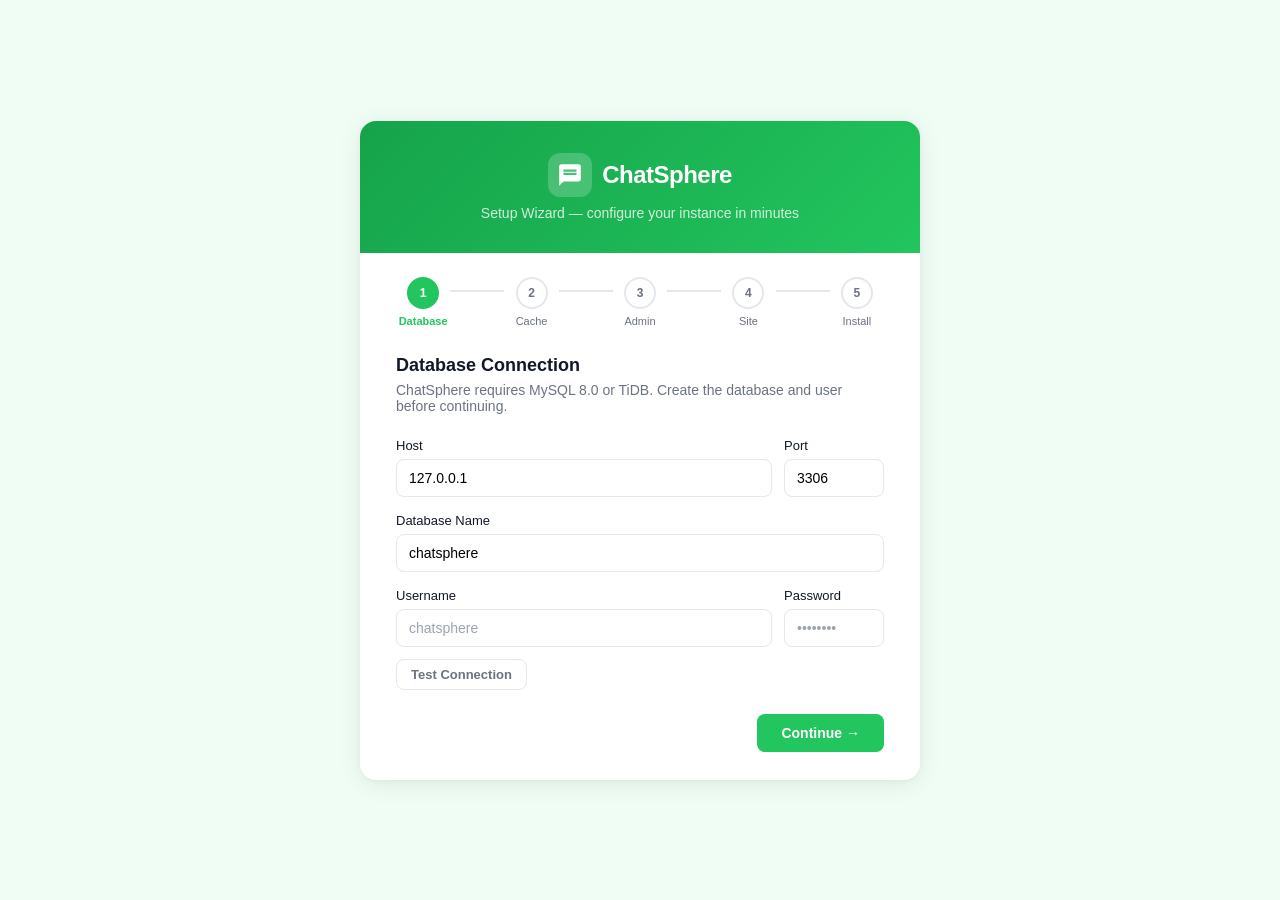
==== web/installer/index.html @ 819bf5ea "feat: initial ChatSphere v1.0 — global embeddable chat platform - Setup wizard (first-run installer " ====
<!DOCTYPE html>
<html lang="en">
<head>
<meta charset="UTF-8">
<meta name="viewport" content="width=device-width, initial-scale=1.0">
<title>ChatSphere — Setup</title>
<style>
*,*::before,*::after{box-sizing:border-box;margin:0;padding:0}
:root{
  --green:#22c55e;--green-dark:#16a34a;--green-light:#dcfce7;
  --text:#111827;--muted:#6b7280;--border:#e5e7eb;
  --bg:#f0fdf4;--white:#fff;--red:#ef4444;--yellow:#f59e0b;
}
body{font-family:-apple-system,BlinkMacSystemFont,'Segoe UI',sans-serif;background:var(--bg);color:var(--text);min-height:100vh;display:flex;align-items:center;justify-content:center;padding:24px}
.card{background:var(--white);border-radius:16px;box-shadow:0 4px 24px rgba(0,0,0,.08),0 1px 4px rgba(0,0,0,.04);width:100%;max-width:560px;overflow:hidden}
.card-header{background:linear-gradient(135deg,#16a34a,#22c55e);padding:32px 36px;text-align:center}
.logo{display:inline-flex;align-items:center;gap:10px;margin-bottom:8px}
.logo-icon{width:44px;height:44px;background:rgba(255,255,255,.2);border-radius:12px;display:flex;align-items:center;justify-content:center}
.logo-icon svg{width:26px;height:26px;fill:white}
.logo-name{font-size:24px;font-weight:700;color:white;letter-spacing:-.5px}
.subtitle{color:rgba(255,255,255,.8);font-size:14px}
.stepper{display:flex;align-items:center;justify-content:center;padding:24px 36px 0;gap:0}
.step{display:flex;flex-direction:column;align-items:center;gap:6px;flex:1}
.step-circle{width:32px;height:32px;border-radius:50%;border:2px solid var(--border);background:var(--white);display:flex;align-items:center;justify-content:center;font-size:12px;font-weight:600;color:var(--muted);transition:all .3s;position:relative;z-index:1}
.step.active .step-circle{border-color:var(--green);background:var(--green);color:white}
.step.done .step-circle{border-color:var(--green);background:var(--green);color:white}
.step-line{flex:1;height:2px;background:var(--border);margin-bottom:22px;transition:background .3s}
.step.done+.step-line,.step-line.done{background:var(--green)}
.step-label{font-size:11px;color:var(--muted);white-space:nowrap}
.step.active .step-label{color:var(--green);font-weight:600}
.card-body{padding:28px 36px}
.panel{display:none}.panel.active{display:block}
h2{font-size:18px;font-weight:700;margin-bottom:6px}
.desc{color:var(--muted);font-size:14px;margin-bottom:24px}
.form-group{margin-bottom:16px}
.form-row{display:grid;grid-template-columns:1fr 100px;gap:12px}
label{display:block;font-size:13px;font-weight:500;margin-bottom:6px;color:var(--text)}
input{width:100%;padding:10px 12px;border:1.5px solid var(--border);border-radius:8px;font-size:14px;outline:none;transition:border-color .2s;background:var(--white)}
input:focus{border-color:var(--green)}
input::placeholder{color:#9ca3af}
.toggle-row{display:flex;align-items:center;justify-content:space-between;padding:12px 0;border-bottom:1px solid var(--border)}
.toggle-row:last-child{border-bottom:none}
.toggle-label{font-size:14px}
.toggle{position:relative;display:inline-flex;width:40px;height:22px}
.toggle input{opacity:0;width:0;height:0}
.slider{position:absolute;inset:0;background:#d1d5db;border-radius:11px;cursor:pointer;transition:.3s}
.slider::before{content:'';position:absolute;width:16px;height:16px;left:3px;top:3px;background:white;border-radius:50%;transition:.3s}
.toggle input:checked+.slider{background:var(--green)}
.toggle input:checked+.slider::before{transform:translateX(18px)}
.btn{display:inline-flex;align-items:center;justify-content:center;gap:8px;padding:11px 24px;border-radius:8px;font-size:14px;font-weight:600;cursor:pointer;border:none;transition:all .2s}
.btn-primary{background:var(--green);color:white}.btn-primary:hover{background:var(--green-dark)}
.btn-outline{background:transparent;color:var(--muted);border:1.5px solid var(--border)}.btn-outline:hover{border-color:var(--green);color:var(--green)}
.btn-sm{padding:7px 14px;font-size:13px}
.btn:disabled{opacity:.5;cursor:not-allowed}
.actions{display:flex;justify-content:space-between;margin-top:24px}
.test-row{display:flex;align-items:center;gap:10px;margin-top:-4px;margin-bottom:16px}
.badge{display:inline-flex;align-items:center;gap:5px;padding:4px 10px;border-radius:20px;font-size:12px;font-weight:500}
.badge-success{background:#dcfce7;color:#15803d}
.badge-error{background:#fee2e2;color:#991b1b}
.badge-testing{background:#fef9c3;color:#854d0e}
.log-box{background:#1e293b;border-radius:8px;padding:16px;font-family:'Courier New',monospace;font-size:12px;color:#94a3b8;min-height:120px;max-height:200px;overflow-y:auto;line-height:1.8}
.log-line{margin:0}.log-line.ok{color:#4ade80}.log-line.err{color:#f87171}.log-line.info{color:#38bdf8}
.progress{background:#e5e7eb;border-radius:4px;height:6px;margin:16px 0;overflow:hidden}
.progress-bar{height:100%;background:var(--green);border-radius:4px;transition:width .4s}
.success-icon{width:72px;height:72px;background:var(--green-light);border-radius:50%;display:flex;align-items:center;justify-content:center;margin:0 auto 20px}
.link-box{background:#f8fafc;border:1.5px solid var(--border);border-radius:8px;padding:12px 16px;font-size:13px;color:var(--muted);display:flex;align-items:center;justify-content:space-between;margin-bottom:10px}
.link-box a{color:var(--green);font-weight:600;text-decoration:none}
.link-box a:hover{text-decoration:underline}
</style>
</head>
<body>
<div class="card">
  <div class="card-header">
    <div class="logo">
      <div class="logo-icon">
        <svg viewBox="0 0 24 24"><path d="M20 2H4c-1.1 0-2 .9-2 2v18l4-4h14c1.1 0 2-.9 2-2V4c0-1.1-.9-2-2-2zm-2 10H6v-2h12v2zm0-3H6V7h12v2z"/></svg>
      </div>
      <span class="logo-name">ChatSphere</span>
    </div>
    <div class="subtitle">Setup Wizard — configure your instance in minutes</div>
  </div>

  <!-- Stepper -->
  <div class="stepper">
    <div class="step active" id="s1"><div class="step-circle">1</div><div class="step-label">Database</div></div>
    <div class="step-line" id="l1"></div>
    <div class="step" id="s2"><div class="step-circle">2</div><div class="step-label">Cache</div></div>
    <div class="step-line" id="l2"></div>
    <div class="step" id="s3"><div class="step-circle">3</div><div class="step-label">Admin</div></div>
    <div class="step-line" id="l3"></div>
    <div class="step" id="s4"><div class="step-circle">4</div><div class="step-label">Site</div></div>
    <div class="step-line" id="l4"></div>
    <div class="step" id="s5"><div class="step-circle">5</div><div class="step-label">Install</div></div>
  </div>

  <div class="card-body">

    <!-- Panel 1: Database -->
    <div class="panel active" id="p1">
      <h2>Database Connection</h2>
      <p class="desc">ChatSphere requires MySQL 8.0 or TiDB. Create the database and user before continuing.</p>
      <div class="form-row">
        <div class="form-group"><label>Host</label><input id="db-host" value="127.0.0.1" placeholder="127.0.0.1"></div>
        <div class="form-group"><label>Port</label><input id="db-port" value="3306" placeholder="3306" type="number"></div>
      </div>
      <div class="form-group"><label>Database Name</label><input id="db-name" value="chatsphere" placeholder="chatsphere"></div>
      <div class="form-row">
        <div class="form-group"><label>Username</label><input id="db-user" placeholder="chatsphere"></div>
        <div class="form-group"><label>Password</label><input id="db-pass" type="password" placeholder="••••••••"></div>
      </div>
      <div class="test-row">
        <button class="btn btn-outline btn-sm" onclick="testDB()">Test Connection</button>
        <span id="db-status"></span>
      </div>
      <div class="actions">
        <span></span>
        <button class="btn btn-primary" onclick="goStep(2)">Continue →</button>
      </div>
    </div>

    <!-- Panel 2: Redis -->
    <div class="panel" id="p2">
      <h2>Cache (Redis)</h2>
      <p class="desc">Redis stores real-time messages and online-user presence. Compatible with Upstash Redis.</p>
      <div class="form-row">
        <div class="form-group"><label>Host</label><input id="r-host" value="127.0.0.1" placeholder="127.0.0.1"></div>
        <div class="form-group"><label>Port</label><input id="r-port" value="6379" placeholder="6379" type="number"></div>
      </div>
      <div class="form-row">
        <div class="form-group"><label>Password</label><input id="r-pass" type="password" placeholder="Leave empty if none"></div>
        <div class="form-group"><label>DB Index</label><input id="r-db" value="0" placeholder="0" type="number"></div>
      </div>
      <div class="test-row">
        <button class="btn btn-outline btn-sm" onclick="testRedis()">Test Connection</button>
        <span id="r-status"></span>
      </div>
      <div class="actions">
        <button class="btn btn-outline" onclick="goStep(1)">← Back</button>
        <button class="btn btn-primary" onclick="goStep(3)">Continue →</button>
      </div>
    </div>

    <!-- Panel 3: Admin Account -->
    <div class="panel" id="p3">
      <h2>Admin Account</h2>
      <p class="desc">Create the super-administrator account. Keep these credentials safe.</p>
      <div class="form-group"><label>Username</label><input id="a-user" placeholder="admin" autocomplete="off"></div>
      <div class="form-group"><label>Email (optional)</label><input id="a-email" type="email" placeholder="admin@example.com"></div>
      <div class="form-group"><label>Password</label><input id="a-pass" type="password" placeholder="Minimum 6 characters" autocomplete="new-password"></div>
      <div class="form-group"><label>Confirm Password</label><input id="a-pass2" type="password" placeholder="Repeat password" autocomplete="new-password"></div>
      <div class="actions">
        <button class="btn btn-outline" onclick="goStep(2)">← Back</button>
        <button class="btn btn-primary" onclick="goStep(4)">Continue →</button>
      </div>
    </div>

    <!-- Panel 4: Site Settings -->
    <div class="panel" id="p4">
      <h2>Site Settings</h2>
      <p class="desc">Configure your instance name and default chat channel.</p>
      <div class="form-group"><label>Site Name</label><input id="site-name" value="ChatSphere" placeholder="My Community Chat"></div>
      <div class="form-group"><label>Notice / Welcome Message</label><input id="site-notice" value="Friendly chat. No ads, no spam, no links." placeholder="Displayed in the chat banner"></div>
      <div class="form-group"><label>Default Channel Name</label><input id="ch-name" value="Global Chat" placeholder="General"></div>
      <div class="form-group"><label>Channel Slug (URL-safe)</label><input id="ch-slug" value="general" placeholder="general" oninput="this.value=this.value.toLowerCase().replace(/[^a-z0-9-]/g,'')"></div>
      <div class="form-group"><label>Telegram Link (optional)</label><input id="tg-url" placeholder="https://t.me/yourcommunity"></div>
      <div class="form-group">
        <div class="toggle-row">
          <span class="toggle-label">Allow anonymous users to chat</span>
          <label class="toggle"><input type="checkbox" id="anon" checked><span class="slider"></span></label>
        </div>
      </div>
      <div class="form-row">
        <div class="form-group"><label>Server Host</label><input id="srv-host" value="0.0.0.0" placeholder="0.0.0.0"></div>
        <div class="form-group"><label>Port</label><input id="srv-port" value="8080" type="number" placeholder="8080"></div>
      </div>
      <div class="actions">
        <button class="btn btn-outline" onclick="goStep(3)">← Back</button>
        <button class="btn btn-primary" onclick="startInstall()">Install →</button>
      </div>
    </div>

    <!-- Panel 5: Installing -->
    <div class="panel" id="p5">
      <h2>Installing ChatSphere…</h2>
      <p class="desc">Please wait while we set everything up.</p>
      <div class="progress"><div class="progress-bar" id="prog" style="width:0%"></div></div>
      <div class="log-box" id="log"></div>
      <div id="done-block" style="display:none;margin-top:24px">
        <div class="success-icon">
          <svg width="36" height="36" fill="none" viewBox="0 0 24 24"><path d="M20 6L9 17l-5-5" stroke="#22c55e" stroke-width="2.5" stroke-linecap="round" stroke-linejoin="round"/></svg>
        </div>
        <h2 style="text-align:center;margin-bottom:6px">Installation Complete!</h2>
        <p class="desc" style="text-align:center;margin-bottom:20px">ChatSphere is ready. The server is restarting…</p>
        <div class="link-box"><span>Admin Panel</span><a id="admin-link" href="/admin" target="_blank">Open Admin →</a></div>
        <div class="link-box"><span>Embed Widget</span><a href="/admin" target="_blank">View Embed Code →</a></div>
        <div style="margin-top:16px;text-align:center">
          <button class="btn btn-primary" onclick="window.location='/admin'">Go to Admin Panel</button>
        </div>
      </div>
    </div>

  </div>
</div>

<script>
const $ = id => document.getElementById(id)
const v = id => $(id)?.value?.trim() ?? ''

function badge(el, type, msg) {
  const colors = {ok:'badge-success',error:'badge-error',testing:'badge-testing'}
  el.innerHTML = `<span class="badge ${colors[type]}">${msg}</span>`
}

async function testDB() {
  const el = $('db-status')
  badge(el,'testing','Testing…')
  const r = await fetch('/api/setup/test-db',{method:'POST',headers:{'Content-Type':'application/json'},
    body:JSON.stringify({host:v('db-host'),port:+v('db-port'),name:v('db-name'),user:v('db-user'),password:v('db-pass')})})
  const d = await r.json()
  d.ok ? badge(el,'ok','✓ Connected') : badge(el,'error','✗ '+d.error)
}

async function testRedis() {
  const el = $('r-status')
  badge(el,'testing','Testing…')
  const r = await fetch('/api/setup/test-redis',{method:'POST',headers:{'Content-Type':'application/json'},
    body:JSON.stringify({host:v('r-host'),port:+v('r-port'),password:v('r-pass'),db:+v('r-db')})})
  const d = await r.json()
  d.ok ? badge(el,'ok','✓ Connected') : badge(el,'error','✗ '+d.error)
}

function goStep(n) {
  if (n === 2 && !validate1()) return
  if (n === 3 && !validate2()) return
  if (n === 4 && !validate3()) return

  for (let i=1;i<=5;i++) {
    $('p'+i).classList.toggle('active', i===n)
    $('s'+i).className = 'step' + (i<n?' done':'') + (i===n?' active':'')
    if (i<5) $('l'+i).className = 'step-line' + (i<n?' done':'')
  }
}

function validate1() {
  if (!v('db-host')||!v('db-name')||!v('db-user')) { alert('Please fill in all database fields.'); return false }
  return true
}
function validate2() {
  if (!v('r-host')) { alert('Please fill in the Redis host.'); return false }
  return true
}
function validate3() {
  if (!v('a-user')) { alert('Enter an admin username.'); return false }
  if (v('a-pass').length < 6) { alert('Password must be at least 6 characters.'); return false }
  if (v('a-pass') !== v('a-pass2')) { alert('Passwords do not match.'); return false }
  return true
}

function log(msg, type='') {
  const box = $('log')
  const line = document.createElement('div')
  line.className = 'log-line ' + type
  line.textContent = new Date().toLocaleTimeString() + '  ' + msg
  box.appendChild(line)
  box.scrollTop = box.scrollHeight
}

function setProgress(p) { $('prog').style.width = p+'%' }

async function startInstall() {
  if (!v('site-name') || !v('ch-name') || !v('ch-slug')) {
    alert('Please fill in all site fields.')
    return
  }
  goStep(5)

  log('Connecting to database…', 'info')
  setProgress(10)

  const payload = {
    server_host: v('srv-host'), server_port: +v('srv-port'), debug: false,
    db_host: v('db-host'), db_port: +v('db-port'), db_name: v('db-name'),
    db_user: v('db-user'), db_password: v('db-pass'),
    redis_host: v('r-host'), redis_port: +v('r-port'),
    redis_password: v('r-pass'), redis_db: +v('r-db'),
    admin_username: v('a-user'), admin_password: v('a-pass'), admin_email: v('a-email'),
    site_name: v('site-name'), notice: v('site-notice'),
    channel_name: v('ch-name'), channel_slug: v('ch-slug'),
    telegram_url: v('tg-url'), allow_anonymous: $('anon').checked
  }

  try {
    setProgress(30)
    log('Running database migrations…', 'info')
    setProgress(50)
    log('Creating admin account…', 'info')
    setProgress(70)

    const res = await fetch('/api/setup/install', {
      method: 'POST',
      headers: {'Content-Type': 'application/json'},
      body: JSON.stringify(payload)
    })
    const data = await res.json()

    setProgress(90)
    if (data.ok) {
      log('Writing config.yaml…', 'info')
      setProgress(100)
      log('Installation complete!', 'ok')
      setTimeout(() => {
        $('done-block').style.display = 'block'
        const port = payload.server_port
        $('admin-link').href = `http://${location.hostname}:${port}/admin`
      }, 600)
    } else {
      log('Error at step "' + data.step + '": ' + data.error, 'err')
    }
  } catch(e) {
    log('Request failed: ' + e.message, 'err')
  }
}
</script>
</body>
</html>
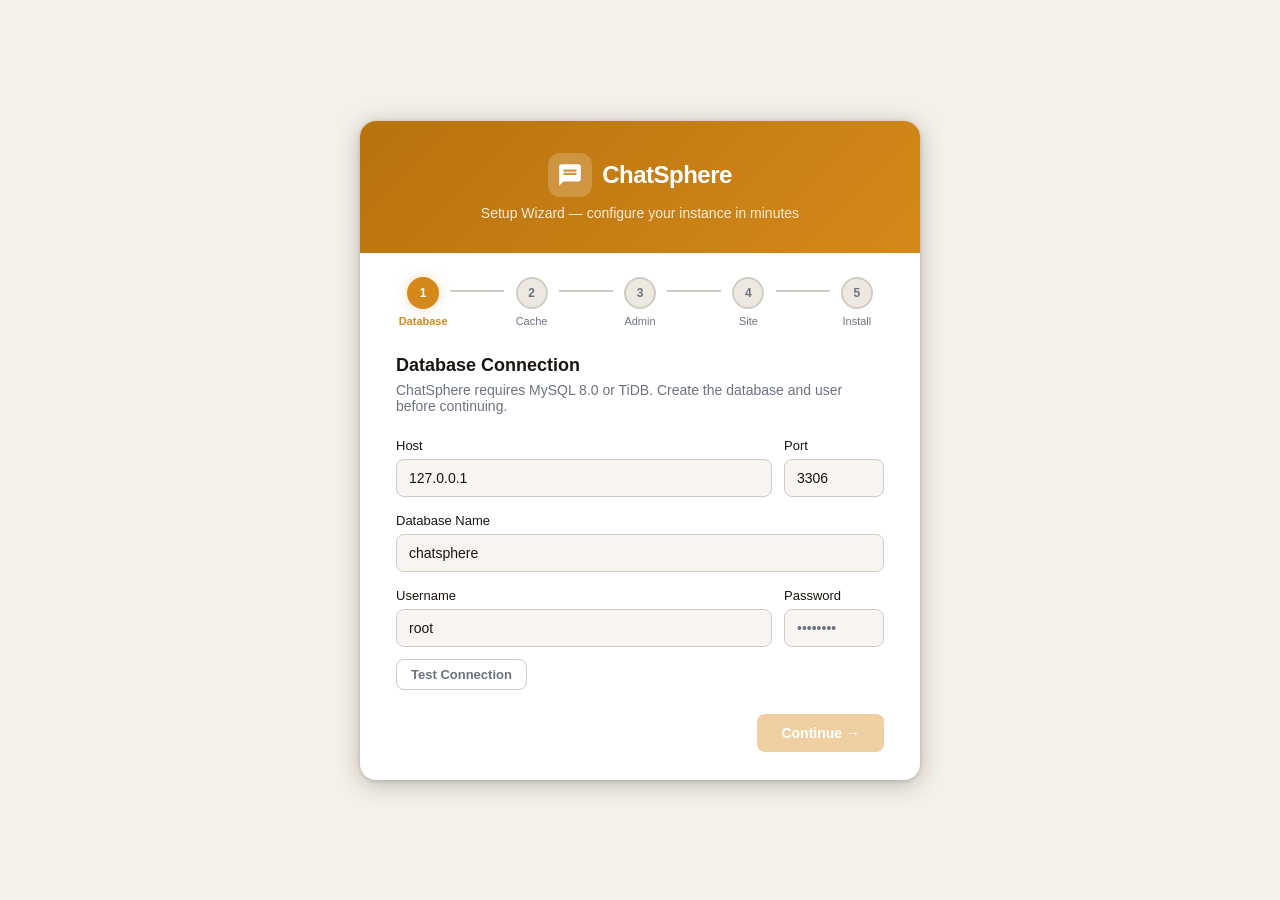
==== commit d394ec52: "feat: implement all sprint stories (Epic 1-6, 30 stories) Complete implementation of ChatSphere — a " ====
--- a/web/installer/index.html
+++ b/web/installer/index.html
@@ -7,64 +7,85 @@
 <style>
 *,*::before,*::after{box-sizing:border-box;margin:0;padding:0}
 :root{
-  --green:#22c55e;--green-dark:#16a34a;--green-light:#dcfce7;
-  --text:#111827;--muted:#6b7280;--border:#e5e7eb;
-  --bg:#f0fdf4;--white:#fff;--red:#ef4444;--yellow:#f59e0b;
-}
-body{font-family:-apple-system,BlinkMacSystemFont,'Segoe UI',sans-serif;background:var(--bg);color:var(--text);min-height:100vh;display:flex;align-items:center;justify-content:center;padding:24px}
-.card{background:var(--white);border-radius:16px;box-shadow:0 4px 24px rgba(0,0,0,.08),0 1px 4px rgba(0,0,0,.04);width:100%;max-width:560px;overflow:hidden}
-.card-header{background:linear-gradient(135deg,#16a34a,#22c55e);padding:32px 36px;text-align:center}
+  --bg:#0e1017;--surface:#161b27;--surface-2:#1c2333;--surface-3:#252d40;
+  --fg:#e8eaf0;--fg-muted:#8892a4;
+  --accent:#f5a623;--accent-dim:rgba(245,166,35,.15);--accent-glow:rgba(245,166,35,.35);--accent-dark:#d4891a;
+  --border:#2a3347;--red:#ef4444;--green:#22c55e;--green-dim:rgba(34,197,94,.15);
+  color-scheme:dark;
+}
+@media(prefers-color-scheme:light){
+  :root:not([data-theme="dark"]){
+    --bg:#f5f1e8;--surface:#fff;--surface-2:#f8f5f0;--surface-3:#ede9e0;
+    --fg:#1a1510;--fg-muted:#6b7280;
+    --accent:#d4891a;--accent-dim:rgba(212,137,26,.12);--accent-glow:rgba(212,137,26,.3);--accent-dark:#b8720e;
+    --border:#d1ccc3;
+    color-scheme:light;
+  }
+}
+:root[data-theme="dark"]{
+  --bg:#0e1017;--surface:#161b27;--surface-2:#1c2333;--surface-3:#252d40;
+  --fg:#e8eaf0;--fg-muted:#8892a4;
+  --accent:#f5a623;--accent-dim:rgba(245,166,35,.15);--accent-glow:rgba(245,166,35,.35);--accent-dark:#d4891a;
+  --border:#2a3347;
+  color-scheme:dark;
+}
+body{font-family:-apple-system,BlinkMacSystemFont,'Segoe UI',sans-serif;background:var(--bg);color:var(--fg);min-height:100vh;display:flex;align-items:center;justify-content:center;padding:24px}
+.card{background:var(--surface);border-radius:16px;box-shadow:0 4px 24px rgba(0,0,0,.24),0 1px 4px rgba(0,0,0,.16);width:100%;max-width:560px;overflow:hidden}
+.card-header{background:linear-gradient(135deg,var(--accent-dark),var(--accent));padding:32px 36px;text-align:center}
 .logo{display:inline-flex;align-items:center;gap:10px;margin-bottom:8px}
 .logo-icon{width:44px;height:44px;background:rgba(255,255,255,.2);border-radius:12px;display:flex;align-items:center;justify-content:center}
 .logo-icon svg{width:26px;height:26px;fill:white}
 .logo-name{font-size:24px;font-weight:700;color:white;letter-spacing:-.5px}
-.subtitle{color:rgba(255,255,255,.8);font-size:14px}
+.subtitle{color:rgba(255,255,255,.85);font-size:14px}
 .stepper{display:flex;align-items:center;justify-content:center;padding:24px 36px 0;gap:0}
 .step{display:flex;flex-direction:column;align-items:center;gap:6px;flex:1}
-.step-circle{width:32px;height:32px;border-radius:50%;border:2px solid var(--border);background:var(--white);display:flex;align-items:center;justify-content:center;font-size:12px;font-weight:600;color:var(--muted);transition:all .3s;position:relative;z-index:1}
-.step.active .step-circle{border-color:var(--green);background:var(--green);color:white}
+.step-circle{width:32px;height:32px;border-radius:50%;border:2px solid var(--border);background:var(--surface-3);display:flex;align-items:center;justify-content:center;font-size:12px;font-weight:600;color:var(--fg-muted);transition:all .3s;position:relative;z-index:1}
+.step.active .step-circle{border-color:var(--accent);background:var(--accent);color:white;box-shadow:0 0 12px var(--accent-glow)}
 .step.done .step-circle{border-color:var(--green);background:var(--green);color:white}
 .step-line{flex:1;height:2px;background:var(--border);margin-bottom:22px;transition:background .3s}
 .step.done+.step-line,.step-line.done{background:var(--green)}
-.step-label{font-size:11px;color:var(--muted);white-space:nowrap}
-.step.active .step-label{color:var(--green);font-weight:600}
+.step-label{font-size:11px;color:var(--fg-muted);white-space:nowrap}
+.step.active .step-label{color:var(--accent);font-weight:600}
 .card-body{padding:28px 36px}
 .panel{display:none}.panel.active{display:block}
 h2{font-size:18px;font-weight:700;margin-bottom:6px}
-.desc{color:var(--muted);font-size:14px;margin-bottom:24px}
+.desc{color:var(--fg-muted);font-size:14px;margin-bottom:24px}
 .form-group{margin-bottom:16px}
 .form-row{display:grid;grid-template-columns:1fr 100px;gap:12px}
-label{display:block;font-size:13px;font-weight:500;margin-bottom:6px;color:var(--text)}
-input{width:100%;padding:10px 12px;border:1.5px solid var(--border);border-radius:8px;font-size:14px;outline:none;transition:border-color .2s;background:var(--white)}
-input:focus{border-color:var(--green)}
-input::placeholder{color:#9ca3af}
+label{display:block;font-size:13px;font-weight:500;margin-bottom:6px;color:var(--fg)}
+input{width:100%;padding:10px 12px;border:1.5px solid var(--border);border-radius:8px;font-size:14px;outline:none;transition:border-color .2s,box-shadow .2s;background:var(--surface-2);color:var(--fg)}
+input:focus{border-color:var(--accent);box-shadow:0 0 0 3px var(--accent-dim)}
+input.error{border-color:var(--red)}
+input::placeholder{color:var(--fg-muted)}
+.error-msg{color:var(--red);font-size:12px;margin-top:4px;display:none}
+.error-msg.visible{display:block}
 .toggle-row{display:flex;align-items:center;justify-content:space-between;padding:12px 0;border-bottom:1px solid var(--border)}
 .toggle-row:last-child{border-bottom:none}
 .toggle-label{font-size:14px}
 .toggle{position:relative;display:inline-flex;width:40px;height:22px}
 .toggle input{opacity:0;width:0;height:0}
-.slider{position:absolute;inset:0;background:#d1d5db;border-radius:11px;cursor:pointer;transition:.3s}
-.slider::before{content:'';position:absolute;width:16px;height:16px;left:3px;top:3px;background:white;border-radius:50%;transition:.3s}
+.slider{position:absolute;inset:0;background:var(--surface-3);border-radius:11px;cursor:pointer;transition:.3s}
+.slider::before{content:'';position:absolute;width:16px;height:16px;left:3px;top:3px;background:var(--fg-muted);border-radius:50%;transition:.3s}
 .toggle input:checked+.slider{background:var(--green)}
-.toggle input:checked+.slider::before{transform:translateX(18px)}
+.toggle input:checked+.slider::before{transform:translateX(18px);background:white}
 .btn{display:inline-flex;align-items:center;justify-content:center;gap:8px;padding:11px 24px;border-radius:8px;font-size:14px;font-weight:600;cursor:pointer;border:none;transition:all .2s}
-.btn-primary{background:var(--green);color:white}.btn-primary:hover{background:var(--green-dark)}
-.btn-outline{background:transparent;color:var(--muted);border:1.5px solid var(--border)}.btn-outline:hover{border-color:var(--green);color:var(--green)}
+.btn-primary{background:var(--accent);color:white}.btn-primary:hover{background:var(--accent-dark)}
+.btn-outline{background:transparent;color:var(--fg-muted);border:1.5px solid var(--border)}.btn-outline:hover{border-color:var(--accent);color:var(--accent)}
 .btn-sm{padding:7px 14px;font-size:13px}
-.btn:disabled{opacity:.5;cursor:not-allowed}
+.btn:disabled{opacity:.4;cursor:not-allowed;pointer-events:none}
 .actions{display:flex;justify-content:space-between;margin-top:24px}
 .test-row{display:flex;align-items:center;gap:10px;margin-top:-4px;margin-bottom:16px}
 .badge{display:inline-flex;align-items:center;gap:5px;padding:4px 10px;border-radius:20px;font-size:12px;font-weight:500}
-.badge-success{background:#dcfce7;color:#15803d}
-.badge-error{background:#fee2e2;color:#991b1b}
-.badge-testing{background:#fef9c3;color:#854d0e}
-.log-box{background:#1e293b;border-radius:8px;padding:16px;font-family:'Courier New',monospace;font-size:12px;color:#94a3b8;min-height:120px;max-height:200px;overflow-y:auto;line-height:1.8}
-.log-line{margin:0}.log-line.ok{color:#4ade80}.log-line.err{color:#f87171}.log-line.info{color:#38bdf8}
-.progress{background:#e5e7eb;border-radius:4px;height:6px;margin:16px 0;overflow:hidden}
-.progress-bar{height:100%;background:var(--green);border-radius:4px;transition:width .4s}
-.success-icon{width:72px;height:72px;background:var(--green-light);border-radius:50%;display:flex;align-items:center;justify-content:center;margin:0 auto 20px}
-.link-box{background:#f8fafc;border:1.5px solid var(--border);border-radius:8px;padding:12px 16px;font-size:13px;color:var(--muted);display:flex;align-items:center;justify-content:space-between;margin-bottom:10px}
-.link-box a{color:var(--green);font-weight:600;text-decoration:none}
+.badge-success{background:var(--green-dim);color:var(--green)}
+.badge-error{background:rgba(239,68,68,.12);color:var(--red)}
+.badge-testing{background:rgba(245,166,35,.12);color:var(--accent)}
+.log-box{background:#0a0d14;border-radius:8px;padding:16px;font-family:'Courier New',monospace;font-size:12px;color:var(--fg-muted);min-height:120px;max-height:200px;overflow-y:auto;line-height:1.8}
+.log-line{margin:0}.log-line.ok{color:var(--green)}.log-line.err{color:var(--red)}.log-line.info{color:#38bdf8}
+.progress{background:var(--surface-3);border-radius:4px;height:6px;margin:16px 0;overflow:hidden}
+.progress-bar{height:100%;background:var(--accent);border-radius:4px;transition:width .4s}
+.success-icon{width:72px;height:72px;background:var(--green-dim);border-radius:50%;display:flex;align-items:center;justify-content:center;margin:0 auto 20px}
+.link-box{background:var(--surface-2);border:1.5px solid var(--border);border-radius:8px;padding:12px 16px;font-size:13px;color:var(--fg-muted);display:flex;align-items:center;justify-content:space-between;margin-bottom:10px}
+.link-box a{color:var(--accent);font-weight:600;text-decoration:none}
 .link-box a:hover{text-decoration:underline}
 </style>
 </head>
@@ -100,13 +121,31 @@
       <h2>Database Connection</h2>
       <p class="desc">ChatSphere requires MySQL 8.0 or TiDB. Create the database and user before continuing.</p>
       <div class="form-row">
-        <div class="form-group"><label>Host</label><input id="db-host" value="127.0.0.1" placeholder="127.0.0.1"></div>
-        <div class="form-group"><label>Port</label><input id="db-port" value="3306" placeholder="3306" type="number"></div>
-      </div>
-      <div class="form-group"><label>Database Name</label><input id="db-name" value="chatsphere" placeholder="chatsphere"></div>
+        <div class="form-group">
+          <label>Host</label>
+          <input id="db-host" value="127.0.0.1" placeholder="127.0.0.1" oninput="$('btn-step2').disabled=true">
+          <div class="error-msg" id="db-host-err">Host is required</div>
+        </div>
+        <div class="form-group">
+          <label>Port</label>
+          <input id="db-port" value="3306" placeholder="3306" type="number" oninput="$('btn-step2').disabled=true">
+        </div>
+      </div>
+      <div class="form-group">
+        <label>Database Name</label>
+        <input id="db-name" value="chatsphere" placeholder="chatsphere" oninput="$('btn-step2').disabled=true">
+        <div class="error-msg" id="db-name-err">Database name is required</div>
+      </div>
       <div class="form-row">
-        <div class="form-group"><label>Username</label><input id="db-user" placeholder="chatsphere"></div>
-        <div class="form-group"><label>Password</label><input id="db-pass" type="password" placeholder="••••••••"></div>
+        <div class="form-group">
+          <label>Username</label>
+          <input id="db-user" value="root" placeholder="root" oninput="$('btn-step2').disabled=true">
+          <div class="error-msg" id="db-user-err">Username is required</div>
+        </div>
+        <div class="form-group">
+          <label>Password</label>
+          <input id="db-pass" type="password" placeholder="••••••••" oninput="$('btn-step2').disabled=true">
+        </div>
       </div>
       <div class="test-row">
         <button class="btn btn-outline btn-sm" onclick="testDB()">Test Connection</button>
@@ -114,21 +153,34 @@
       </div>
       <div class="actions">
         <span></span>
-        <button class="btn btn-primary" onclick="goStep(2)">Continue →</button>
-      </div>
-    </div>
-
-    <!-- Panel 2: Redis -->
+        <button class="btn btn-primary" id="btn-step2" onclick="goStep(2)" disabled>Continue →</button>
+      </div>
+    </div>
+
+    <!-- Panel 2: Redis / Cache -->
     <div class="panel" id="p2">
       <h2>Cache (Redis)</h2>
       <p class="desc">Redis stores real-time messages and online-user presence. Compatible with Upstash Redis.</p>
       <div class="form-row">
-        <div class="form-group"><label>Host</label><input id="r-host" value="127.0.0.1" placeholder="127.0.0.1"></div>
-        <div class="form-group"><label>Port</label><input id="r-port" value="6379" placeholder="6379" type="number"></div>
+        <div class="form-group">
+          <label>Host</label>
+          <input id="r-host" value="127.0.0.1" placeholder="127.0.0.1" oninput="$('btn-step3').disabled=true">
+          <div class="error-msg" id="r-host-err">Host is required</div>
+        </div>
+        <div class="form-group">
+          <label>Port</label>
+          <input id="r-port" value="6379" placeholder="6379" type="number" oninput="$('btn-step3').disabled=true">
+        </div>
       </div>
       <div class="form-row">
-        <div class="form-group"><label>Password</label><input id="r-pass" type="password" placeholder="Leave empty if none"></div>
-        <div class="form-group"><label>DB Index</label><input id="r-db" value="0" placeholder="0" type="number"></div>
+        <div class="form-group">
+          <label>Password</label>
+          <input id="r-pass" type="password" placeholder="Leave empty if none" oninput="$('btn-step3').disabled=true">
+        </div>
+        <div class="form-group">
+          <label>DB Index</label>
+          <input id="r-db" value="0" placeholder="0" type="number" oninput="$('btn-step3').disabled=true">
+        </div>
       </div>
       <div class="test-row">
         <button class="btn btn-outline btn-sm" onclick="testRedis()">Test Connection</button>
@@ -136,7 +188,7 @@
       </div>
       <div class="actions">
         <button class="btn btn-outline" onclick="goStep(1)">← Back</button>
-        <button class="btn btn-primary" onclick="goStep(3)">Continue →</button>
+        <button class="btn btn-primary" id="btn-step3" onclick="goStep(3)" disabled>Continue →</button>
       </div>
     </div>
 
@@ -144,10 +196,10 @@
     <div class="panel" id="p3">
       <h2>Admin Account</h2>
       <p class="desc">Create the super-administrator account. Keep these credentials safe.</p>
-      <div class="form-group"><label>Username</label><input id="a-user" placeholder="admin" autocomplete="off"></div>
+      <div class="form-group"><label>Username</label><input id="a-user" placeholder="admin" autocomplete="off"><div class="error-msg" id="a-user-err">Username is required</div></div>
       <div class="form-group"><label>Email (optional)</label><input id="a-email" type="email" placeholder="admin@example.com"></div>
-      <div class="form-group"><label>Password</label><input id="a-pass" type="password" placeholder="Minimum 6 characters" autocomplete="new-password"></div>
-      <div class="form-group"><label>Confirm Password</label><input id="a-pass2" type="password" placeholder="Repeat password" autocomplete="new-password"></div>
+      <div class="form-group"><label>Password</label><input id="a-pass" type="password" placeholder="Minimum 6 characters" autocomplete="new-password"><div class="error-msg" id="a-pass-err">Password must be at least 6 characters</div></div>
+      <div class="form-group"><label>Confirm Password</label><input id="a-pass2" type="password" placeholder="Repeat password" autocomplete="new-password"><div class="error-msg" id="a-pass2-err">Passwords do not match</div></div>
       <div class="actions">
         <button class="btn btn-outline" onclick="goStep(2)">← Back</button>
         <button class="btn btn-primary" onclick="goStep(4)">Continue →</button>
@@ -158,10 +210,10 @@
     <div class="panel" id="p4">
       <h2>Site Settings</h2>
       <p class="desc">Configure your instance name and default chat channel.</p>
-      <div class="form-group"><label>Site Name</label><input id="site-name" value="ChatSphere" placeholder="My Community Chat"></div>
+      <div class="form-group"><label>Site Name</label><input id="site-name" value="ChatSphere" placeholder="My Community Chat"><div class="error-msg" id="site-name-err">Site name is required</div></div>
       <div class="form-group"><label>Notice / Welcome Message</label><input id="site-notice" value="Friendly chat. No ads, no spam, no links." placeholder="Displayed in the chat banner"></div>
-      <div class="form-group"><label>Default Channel Name</label><input id="ch-name" value="Global Chat" placeholder="General"></div>
-      <div class="form-group"><label>Channel Slug (URL-safe)</label><input id="ch-slug" value="general" placeholder="general" oninput="this.value=this.value.toLowerCase().replace(/[^a-z0-9-]/g,'')"></div>
+      <div class="form-group"><label>Default Channel Name</label><input id="ch-name" value="Global Chat" placeholder="General"><div class="error-msg" id="ch-name-err">Channel name is required</div></div>
+      <div class="form-group"><label>Channel Slug (URL-safe)</label><input id="ch-slug" value="general" placeholder="general" oninput="this.value=this.value.toLowerCase().replace(/[^a-z0-9-]/g,'')"><div class="error-msg" id="ch-slug-err">Channel slug is required</div></div>
       <div class="form-group"><label>Telegram Link (optional)</label><input id="tg-url" placeholder="https://t.me/yourcommunity"></div>
       <div class="form-group">
         <div class="toggle-row">
@@ -211,22 +263,72 @@
   el.innerHTML = `<span class="badge ${colors[type]}">${msg}</span>`
 }
 
+function setFieldError(inputId, errId, msg) {
+  const inp = $(inputId), err = $(errId)
+  if (msg) {
+    inp && inp.classList.add('error')
+    if (err) { err.textContent = msg; err.classList.add('visible') }
+  } else {
+    inp && inp.classList.remove('error')
+    if (err) err.classList.remove('visible')
+  }
+}
+
+function clearErrors(...ids) {
+  ids.forEach(id => {
+    const inp = $(id)
+    inp && inp.classList.remove('error')
+    const err = $(id + '-err')
+    err && err.classList.remove('visible')
+  })
+}
+
 async function testDB() {
+  clearErrors('db-host', 'db-name', 'db-user')
   const el = $('db-status')
-  badge(el,'testing','Testing…')
-  const r = await fetch('/api/setup/test-db',{method:'POST',headers:{'Content-Type':'application/json'},
-    body:JSON.stringify({host:v('db-host'),port:+v('db-port'),name:v('db-name'),user:v('db-user'),password:v('db-pass')})})
-  const d = await r.json()
-  d.ok ? badge(el,'ok','✓ Connected') : badge(el,'error','✗ '+d.error)
+  badge(el, 'testing', 'Testing…')
+  try {
+    const r = await fetch('/setup/test-db', {
+      method: 'POST',
+      headers: {'Content-Type': 'application/json'},
+      body: JSON.stringify({host:v('db-host'), port:+v('db-port'), name:v('db-name'), user:v('db-user'), password:v('db-pass')})
+    })
+    const d = await r.json()
+    if (d.ok) {
+      badge(el, 'ok', '✓ Connected')
+      $('btn-step2').disabled = false
+    } else {
+      badge(el, 'error', '✗ ' + d.error)
+      $('btn-step2').disabled = true
+    }
+  } catch(e) {
+    badge(el, 'error', '✗ ' + e.message)
+    $('btn-step2').disabled = true
+  }
 }
 
 async function testRedis() {
+  clearErrors('r-host')
   const el = $('r-status')
-  badge(el,'testing','Testing…')
-  const r = await fetch('/api/setup/test-redis',{method:'POST',headers:{'Content-Type':'application/json'},
-    body:JSON.stringify({host:v('r-host'),port:+v('r-port'),password:v('r-pass'),db:+v('r-db')})})
-  const d = await r.json()
-  d.ok ? badge(el,'ok','✓ Connected') : badge(el,'error','✗ '+d.error)
+  badge(el, 'testing', 'Testing…')
+  try {
+    const r = await fetch('/setup/test-redis', {
+      method: 'POST',
+      headers: {'Content-Type': 'application/json'},
+      body: JSON.stringify({host:v('r-host'), port:+v('r-port'), password:v('r-pass'), db:+v('r-db')})
+    })
+    const d = await r.json()
+    if (d.ok) {
+      badge(el, 'ok', '✓ Connected')
+      $('btn-step3').disabled = false
+    } else {
+      badge(el, 'error', '✗ ' + d.error)
+      $('btn-step3').disabled = true
+    }
+  } catch(e) {
+    badge(el, 'error', '✗ ' + e.message)
+    $('btn-step3').disabled = true
+  }
 }
 
 function goStep(n) {
@@ -234,29 +336,48 @@
   if (n === 3 && !validate2()) return
   if (n === 4 && !validate3()) return
 
-  for (let i=1;i<=5;i++) {
-    $('p'+i).classList.toggle('active', i===n)
-    $('s'+i).className = 'step' + (i<n?' done':'') + (i===n?' active':'')
-    if (i<5) $('l'+i).className = 'step-line' + (i<n?' done':'')
+  for (let i = 1; i <= 5; i++) {
+    $('p' + i).classList.toggle('active', i === n)
+    $('s' + i).className = 'step' + (i < n ? ' done' : '') + (i === n ? ' active' : '')
+    const circle = $('s' + i).querySelector('.step-circle')
+    circle.textContent = i < n ? '✓' : i
+    if (i < 5) $('l' + i).className = 'step-line' + (i < n ? ' done' : '')
   }
 }
 
 function validate1() {
-  if (!v('db-host')||!v('db-name')||!v('db-user')) { alert('Please fill in all database fields.'); return false }
+  let ok = true
+  if (!v('db-host')) { setFieldError('db-host', 'db-host-err', 'Host is required'); ok = false }
+  if (!v('db-name')) { setFieldError('db-name', 'db-name-err', 'Database name is required'); ok = false }
+  if (!v('db-user')) { setFieldError('db-user', 'db-user-err', 'Username is required'); ok = false }
+  return ok
+}
+
+function validate2() {
+  if (!v('r-host')) { setFieldError('r-host', 'r-host-err', 'Host is required'); return false }
   return true
 }
-function validate2() {
-  if (!v('r-host')) { alert('Please fill in the Redis host.'); return false }
-  return true
-}
+
 function validate3() {
-  if (!v('a-user')) { alert('Enter an admin username.'); return false }
-  if (v('a-pass').length < 6) { alert('Password must be at least 6 characters.'); return false }
-  if (v('a-pass') !== v('a-pass2')) { alert('Passwords do not match.'); return false }
-  return true
-}
-
-function log(msg, type='') {
+  clearErrors('a-user', 'a-pass', 'a-pass2')
+  let ok = true
+  if (!v('a-user')) { setFieldError('a-user', 'a-user-err', 'Username is required'); ok = false }
+  if (!v('a-pass')) { setFieldError('a-pass', 'a-pass-err', 'Password is required'); ok = false }
+  else if (v('a-pass').length < 6) { setFieldError('a-pass', 'a-pass-err', 'Password must be at least 6 characters'); ok = false }
+  else if (v('a-pass') !== v('a-pass2')) { setFieldError('a-pass2', 'a-pass2-err', 'Passwords do not match'); ok = false }
+  return ok
+}
+
+function validate4() {
+  clearErrors('site-name', 'ch-name', 'ch-slug')
+  let ok = true
+  if (!v('site-name')) { setFieldError('site-name', 'site-name-err', 'Site name is required'); ok = false }
+  if (!v('ch-name')) { setFieldError('ch-name', 'ch-name-err', 'Channel name is required'); ok = false }
+  if (!v('ch-slug')) { setFieldError('ch-slug', 'ch-slug-err', 'Channel slug is required'); ok = false }
+  return ok
+}
+
+function log(msg, type = '') {
   const box = $('log')
   const line = document.createElement('div')
   line.className = 'log-line ' + type
@@ -265,17 +386,12 @@
   box.scrollTop = box.scrollHeight
 }
 
-function setProgress(p) { $('prog').style.width = p+'%' }
+function setProgress(p) { $('prog').style.width = p + '%' }
 
 async function startInstall() {
-  if (!v('site-name') || !v('ch-name') || !v('ch-slug')) {
-    alert('Please fill in all site fields.')
-    return
-  }
+  if (!validate4()) return
   goStep(5)
-
-  log('Connecting to database…', 'info')
-  setProgress(10)
+  setProgress(5)
 
   const payload = {
     server_host: v('srv-host'), server_port: +v('srv-port'), debug: false,
@@ -290,31 +406,50 @@
   }
 
   try {
-    setProgress(30)
-    log('Running database migrations…', 'info')
-    setProgress(50)
-    log('Creating admin account…', 'info')
-    setProgress(70)
-
     const res = await fetch('/api/setup/install', {
       method: 'POST',
       headers: {'Content-Type': 'application/json'},
       body: JSON.stringify(payload)
     })
-    const data = await res.json()
-
-    setProgress(90)
-    if (data.ok) {
-      log('Writing config.yaml…', 'info')
-      setProgress(100)
-      log('Installation complete!', 'ok')
-      setTimeout(() => {
-        $('done-block').style.display = 'block'
-        const port = payload.server_port
-        $('admin-link').href = `http://${location.hostname}:${port}/admin`
-      }, 600)
-    } else {
-      log('Error at step "' + data.step + '": ' + data.error, 'err')
+
+    if (!res.ok) {
+      const t = await res.text()
+      log('Server error: ' + t, 'err')
+      return
+    }
+
+    const reader = res.body.getReader()
+    const decoder = new TextDecoder()
+    let buf = ''
+    let prog = 5
+
+    while (true) {
+      const { done, value } = await reader.read()
+      if (done) break
+      buf += decoder.decode(value, { stream: true })
+      const parts = buf.split('\n\n')
+      buf = parts.pop()
+      for (const part of parts) {
+        const dataLine = part.split('\n').find(l => l.startsWith('data: '))
+        if (!dataLine) continue
+        try {
+          const e = JSON.parse(dataLine.slice(6))
+          if (e.type === 'log') {
+            log(e.msg, 'info')
+            prog = Math.min(90, prog + 17)
+            setProgress(prog)
+          } else if (e.type === 'error') {
+            log('Error: ' + e.msg, 'err')
+          } else if (e.type === 'done' && e.ok) {
+            setProgress(100)
+            log('Installation complete!', 'ok')
+            setTimeout(() => {
+              $('done-block').style.display = 'block'
+              $('admin-link').href = `http://${location.hostname}:${payload.server_port}/admin`
+            }, 600)
+          }
+        } catch {}
+      }
     }
   } catch(e) {
     log('Request failed: ' + e.message, 'err')
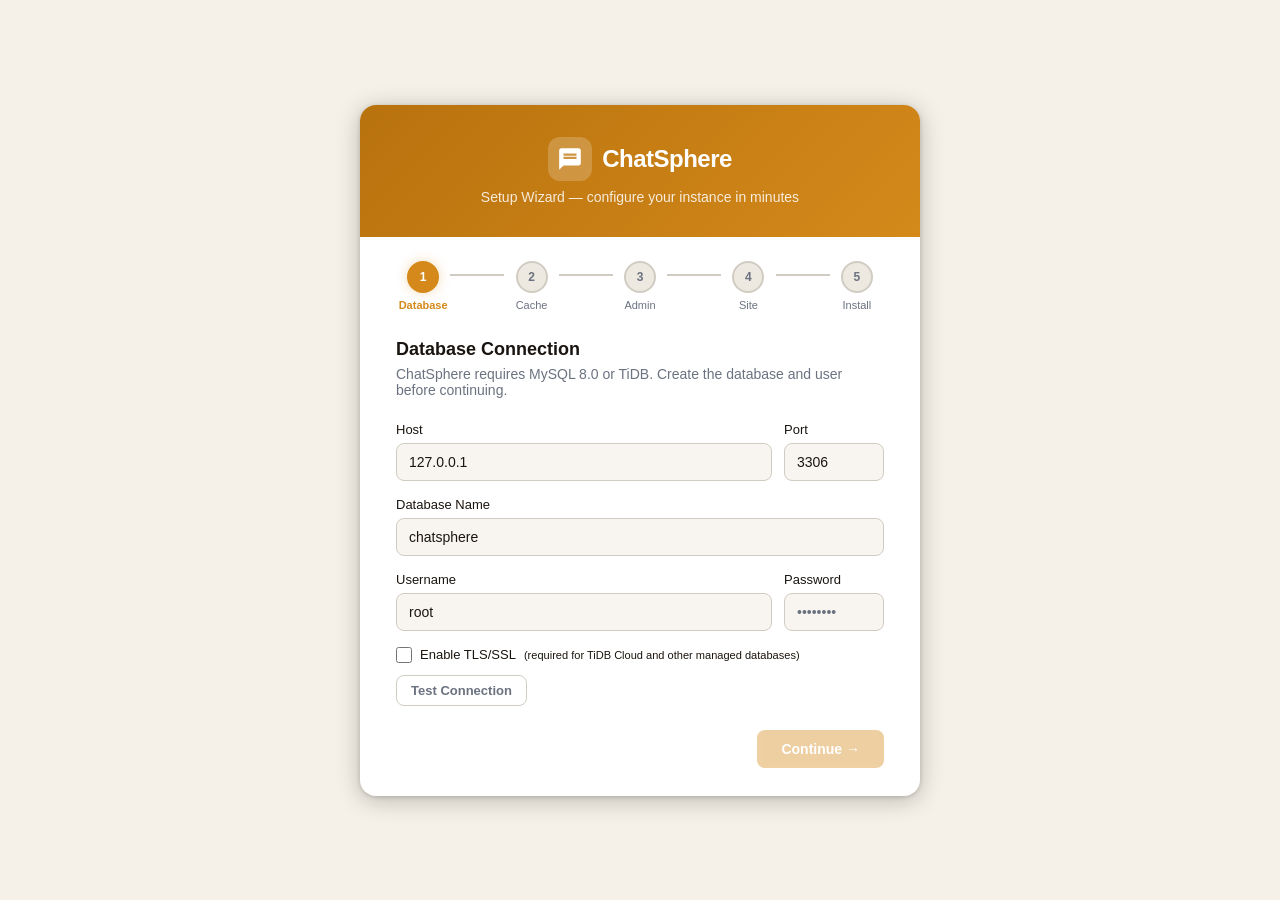
==== commit b2b5c988: "feat: add TLS/SSL support for database and Redis in production config - config: add TLS bool to Data" ====
--- a/web/installer/index.html
+++ b/web/installer/index.html
@@ -147,6 +147,12 @@
           <input id="db-pass" type="password" placeholder="••••••••" oninput="$('btn-step2').disabled=true">
         </div>
       </div>
+      <div class="form-group">
+        <label style="display:flex;align-items:center;gap:8px;cursor:pointer">
+          <input type="checkbox" id="db-tls" style="width:16px;height:16px">
+          Enable TLS/SSL <span style="color:var(--muted);font-size:0.85em">(required for TiDB Cloud and other managed databases)</span>
+        </label>
+      </div>
       <div class="test-row">
         <button class="btn btn-outline btn-sm" onclick="testDB()">Test Connection</button>
         <span id="db-status"></span>
@@ -181,6 +187,12 @@
           <label>DB Index</label>
           <input id="r-db" value="0" placeholder="0" type="number" oninput="$('btn-step3').disabled=true">
         </div>
+      </div>
+      <div class="form-group">
+        <label style="display:flex;align-items:center;gap:8px;cursor:pointer">
+          <input type="checkbox" id="r-tls" style="width:16px;height:16px">
+          Enable TLS/SSL <span style="color:var(--muted);font-size:0.85em">(required for Upstash Redis and other managed Redis services)</span>
+        </label>
       </div>
       <div class="test-row">
         <button class="btn btn-outline btn-sm" onclick="testRedis()">Test Connection</button>
@@ -291,7 +303,7 @@
     const r = await fetch('/setup/test-db', {
       method: 'POST',
       headers: {'Content-Type': 'application/json'},
-      body: JSON.stringify({host:v('db-host'), port:+v('db-port'), name:v('db-name'), user:v('db-user'), password:v('db-pass')})
+      body: JSON.stringify({host:v('db-host'), port:+v('db-port'), name:v('db-name'), user:v('db-user'), password:v('db-pass'), tls:$('db-tls').checked})
     })
     const d = await r.json()
     if (d.ok) {
@@ -315,7 +327,7 @@
     const r = await fetch('/setup/test-redis', {
       method: 'POST',
       headers: {'Content-Type': 'application/json'},
-      body: JSON.stringify({host:v('r-host'), port:+v('r-port'), password:v('r-pass'), db:+v('r-db')})
+      body: JSON.stringify({host:v('r-host'), port:+v('r-port'), password:v('r-pass'), db:+v('r-db'), tls:$('r-tls').checked})
     })
     const d = await r.json()
     if (d.ok) {
@@ -396,9 +408,9 @@
   const payload = {
     server_host: v('srv-host'), server_port: +v('srv-port'), debug: false,
     db_host: v('db-host'), db_port: +v('db-port'), db_name: v('db-name'),
-    db_user: v('db-user'), db_password: v('db-pass'),
+    db_user: v('db-user'), db_password: v('db-pass'), db_tls: $('db-tls').checked,
     redis_host: v('r-host'), redis_port: +v('r-port'),
-    redis_password: v('r-pass'), redis_db: +v('r-db'),
+    redis_password: v('r-pass'), redis_db: +v('r-db'), redis_tls: $('r-tls').checked,
     admin_username: v('a-user'), admin_password: v('a-pass'), admin_email: v('a-email'),
     site_name: v('site-name'), notice: v('site-notice'),
     channel_name: v('ch-name'), channel_slug: v('ch-slug'),
